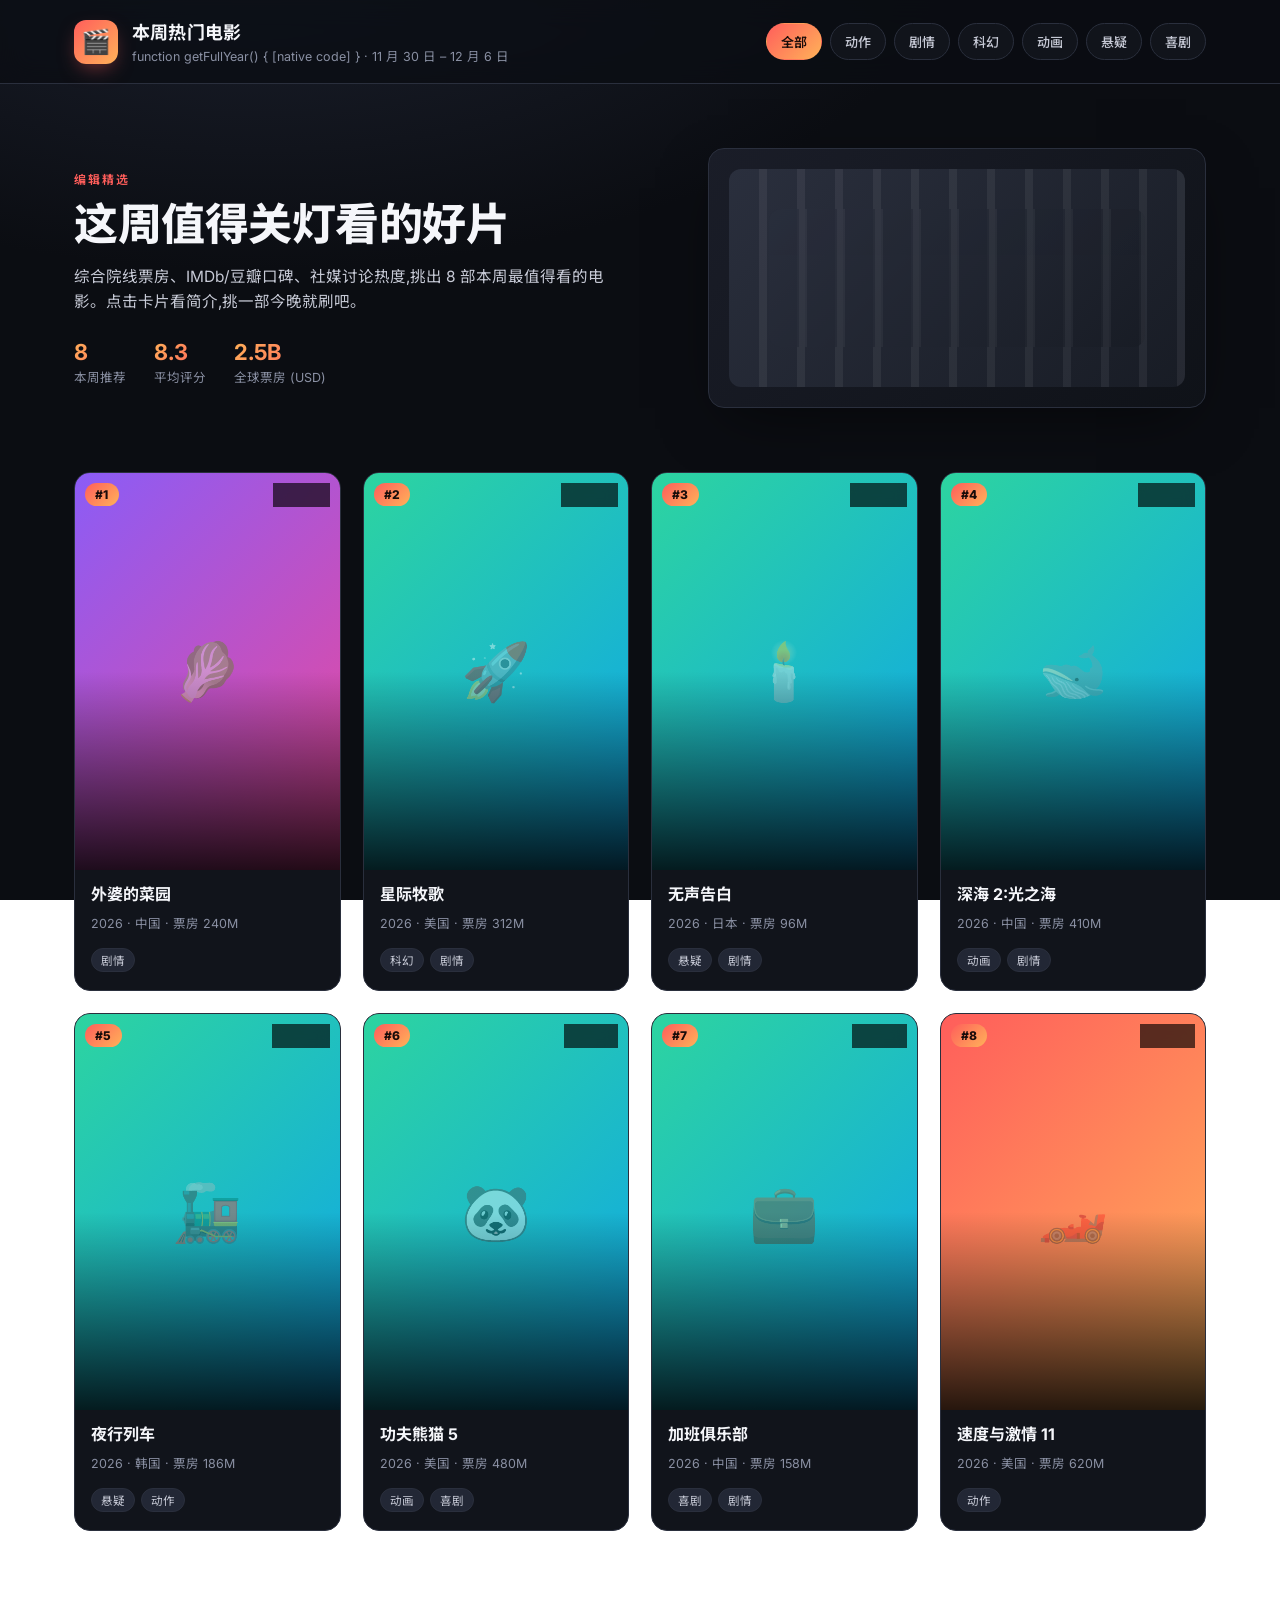
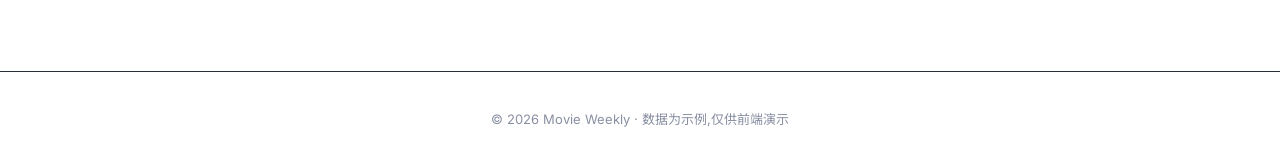
==== index.html @ 87366bb1 "feat: 本周热门电影推荐站(静态页 + 类型筛选 + 详情弹窗)" ====
<!DOCTYPE html>
<html lang="zh-CN">
<head>
  <meta charset="UTF-8" />
  <meta name="viewport" content="width=device-width, initial-scale=1.0" />
  <title>本周热门电影推荐 · Movie Weekly</title>
  <meta name="description" content="每周更新,精选全球热门电影,附带评分、简介与观影指南。" />
  <link rel="preconnect" href="https://fonts.googleapis.com" />
  <link rel="preconnect" href="https://fonts.gstatic.com" crossorigin />
  <link href="https://fonts.googleapis.com/css2?family=Inter:wght@400;500;600;700;800&family=Noto+Sans+SC:wght@400;500;700&display=swap" rel="stylesheet" />
  <link rel="stylesheet" href="styles.css" />
</head>
<body>
  <header class="site-header">
    <div class="container header-inner">
      <div class="brand">
        <span class="brand-mark">🎬</span>
        <div>
          <h1 class="brand-title">本周热门电影</h1>
          <p class="brand-sub" id="weekLabel">Loading week…</p>
        </div>
      </div>
      <nav class="filters" id="genreFilters" aria-label="类型筛选">
        <button class="chip is-active" data-genre="all">全部</button>
        <button class="chip" data-genre="动作">动作</button>
        <button class="chip" data-genre="剧情">剧情</button>
        <button class="chip" data-genre="科幻">科幻</button>
        <button class="chip" data-genre="动画">动画</button>
        <button class="chip" data-genre="悬疑">悬疑</button>
        <button class="chip" data-genre="喜剧">喜剧</button>
      </nav>
    </div>
  </header>

  <main class="container">
    <section class="hero">
      <div class="hero-text">
        <p class="kicker">编辑精选</p>
        <h2>这周值得关灯看的好片</h2>
        <p class="hero-desc">综合院线票房、IMDb/豆瓣口碑、社媒讨论热度,挑出 8 部本周最值得看的电影。点击卡片看简介,挑一部今晚就刷吧。</p>
        <div class="hero-stats">
          <div><strong id="movieCount">0</strong><span>本周推荐</span></div>
          <div><strong>4.6</strong><span>平均评分</span></div>
          <div><strong>2.1B</strong><span>全球票房 (USD)</span></div>
        </div>
      </div>
      <div class="hero-art" aria-hidden="true">
        <div class="film-strip"></div>
        <div class="film-strip delay"></div>
      </div>
    </section>

    <section class="grid" id="movieGrid" aria-live="polite"></section>
  </main>

  <footer class="site-footer">
    <div class="container">
      <p>© <span id="year"></span> Movie Weekly · 数据为示例,仅供前端演示</p>
    </div>
  </footer>

  <div class="modal" id="modal" role="dialog" aria-modal="true" aria-hidden="true">
    <div class="modal-backdrop" data-close="true"></div>
    <article class="modal-card">
      <button class="modal-close" data-close="true" aria-label="关闭">×</button>
      <div class="modal-poster" id="modalPoster"></div>
      <div class="modal-body">
        <h3 id="modalTitle">—</h3>
        <p class="modal-meta" id="modalMeta">—</p>
        <p class="modal-desc" id="modalDesc">—</p>
        <div class="modal-tags" id="modalTags"></div>
      </div>
    </article>
  </div>

  <script src="script.js"></script>
</body>
</html>
---- styles.css ----
:root {
  --bg-0: #0b0d12;
  --bg-1: #11141b;
  --bg-2: #181c25;
  --bg-3: #222735;
  --line: #2a2f3d;
  --text-0: #f5f6fa;
  --text-1: #c7cad6;
  --text-2: #8a90a3;
  --accent: #ff5e5b;
  --accent-2: #ffb259;
  --good: #2dd4a0;
  --warn: #facc15;
  --shadow: 0 20px 60px -20px rgba(0, 0, 0, 0.6);
  --radius: 16px;
  --radius-sm: 10px;
  --font: 'Inter', 'Noto Sans SC', system-ui, -apple-system, 'Segoe UI', sans-serif;
}

* { box-sizing: border-box; }

html, body {
  margin: 0;
  padding: 0;
  background: radial-gradient(1200px 600px at 20% -10%, #1d2230 0%, var(--bg-0) 60%) fixed;
  color: var(--text-0);
  font-family: var(--font);
  -webkit-font-smoothing: antialiased;
  text-rendering: optimizeLegibility;
  min-height: 100vh;
}

.container {
  max-width: 1180px;
  margin: 0 auto;
  padding: 0 24px;
}

a { color: inherit; text-decoration: none; }

/* ============ Header ============ */
.site-header {
  position: sticky;
  top: 0;
  z-index: 30;
  background: rgba(11, 13, 18, 0.78);
  backdrop-filter: saturate(140%) blur(14px);
  -webkit-backdrop-filter: saturate(140%) blur(14px);
  border-bottom: 1px solid var(--line);
}

.header-inner {
  display: flex;
  align-items: center;
  justify-content: space-between;
  gap: 24px;
  padding: 18px 24px;
  flex-wrap: wrap;
}

.brand {
  display: flex;
  align-items: center;
  gap: 14px;
}

.brand-mark {
  width: 44px;
  height: 44px;
  display: grid;
  place-items: center;
  font-size: 24px;
  background: linear-gradient(135deg, var(--accent) 0%, var(--accent-2) 100%);
  border-radius: 12px;
  box-shadow: 0 8px 20px -6px rgba(255, 94, 91, 0.5);
}

.brand-title {
  margin: 0;
  font-size: 18px;
  font-weight: 700;
  letter-spacing: 0.2px;
}

.brand-sub {
  margin: 2px 0 0;
  color: var(--text-2);
  font-size: 12.5px;
}

/* ============ Filters ============ */
.filters {
  display: flex;
  gap: 8px;
  flex-wrap: wrap;
}

.chip {
  border: 1px solid var(--line);
  background: var(--bg-1);
  color: var(--text-1);
  padding: 8px 14px;
  border-radius: 999px;
  font-size: 13px;
  font-weight: 500;
  cursor: pointer;
  transition: all 0.15s ease;
  font-family: inherit;
}

.chip:hover {
  border-color: var(--accent);
  color: var(--text-0);
}

.chip.is-active {
  background: linear-gradient(135deg, var(--accent) 0%, var(--accent-2) 100%);
  color: #1a0c0a;
  border-color: transparent;
  font-weight: 600;
}

/* ============ Hero ============ */
.hero {
  display: grid;
  grid-template-columns: 1.2fr 1fr;
  gap: 36px;
  align-items: center;
  padding: 64px 0 40px;
}

.kicker {
  color: var(--accent);
  text-transform: uppercase;
  letter-spacing: 2px;
  font-size: 12px;
  font-weight: 600;
  margin: 0 0 12px;
}

.hero h2 {
  margin: 0 0 14px;
  font-size: clamp(28px, 4vw, 44px);
  line-height: 1.15;
  font-weight: 800;
  letter-spacing: -0.5px;
}

.hero-desc {
  margin: 0 0 24px;
  color: var(--text-1);
  font-size: 15.5px;
  line-height: 1.65;
  max-width: 56ch;
}

.hero-stats {
  display: flex;
  gap: 28px;
  flex-wrap: wrap;
}

.hero-stats > div {
  display: flex;
  flex-direction: column;
  gap: 2px;
}

.hero-stats strong {
  font-size: 22px;
  font-weight: 700;
  background: linear-gradient(135deg, var(--accent-2), var(--accent));
  -webkit-background-clip: text;
  background-clip: text;
  color: transparent;
}

.hero-stats span {
  color: var(--text-2);
  font-size: 12.5px;
}

.hero-art {
  position: relative;
  height: 260px;
  border-radius: var(--radius);
  background: linear-gradient(135deg, #1a1d28 0%, #0f1218 100%);
  border: 1px solid var(--line);
  overflow: hidden;
  box-shadow: var(--shadow);
}

.film-strip {
  position: absolute;
  inset: 20px;
  background:
    repeating-linear-gradient(
      to right,
      transparent 0 30px,
      rgba(255, 255, 255, 0.06) 30px 38px
    ),
    linear-gradient(135deg, #2a2f3d 0%, #181c25 100%);
  border-radius: 12px;
  animation: slide 14s linear infinite;
}

.film-strip.delay {
  inset: 60px;
  animation-direction: reverse;
  animation-duration: 20s;
  opacity: 0.7;
}

@keyframes slide {
  from { background-position: 0 0, 0 0; }
  to   { background-position: 600px 0, 0 0; }
}

/* ============ Grid ============ */
.grid {
  display: grid;
  grid-template-columns: repeat(auto-fill, minmax(240px, 1fr));
  gap: 22px;
  padding: 24px 0 80px;
}

.card {
  background: var(--bg-1);
  border: 1px solid var(--line);
  border-radius: var(--radius);
  overflow: hidden;
  cursor: pointer;
  transition: transform 0.18s ease, border-color 0.18s ease, box-shadow 0.18s ease;
  display: flex;
  flex-direction: column;
}

.card:hover {
  transform: translateY(-4px);
  border-color: var(--accent);
  box-shadow: 0 20px 50px -20px rgba(255, 94, 91, 0.35);
}

.poster {
  aspect-ratio: 2 / 3;
  position: relative;
  display: grid;
  place-items: center;
  font-size: 56px;
  color: rgba(255, 255, 255, 0.4);
  overflow: hidden;
}

.poster::after {
  content: '';
  position: absolute;
  inset: 0;
  background: linear-gradient(180deg, transparent 50%, rgba(0, 0, 0, 0.85) 100%);
  pointer-events: none;
}

.poster .rating-badge {
  position: absolute;
  top: 10px;
  right: 10px;
  background: rgba(0, 0, 0, 0.65);
  backdrop-filter: blur(6px);
  color: var(--accent-2);
  font-weight: 700;
  font-size: 13px;
  padding: 4px 10px;
  border-radius: 999px;
  display: flex;
  align-items: center;
  gap: 4px;
  z-index: 2;
}

.poster .rank-badge {
  position: absolute;
  top: 10px;
  left: 10px;
  background: linear-gradient(135deg, var(--accent) 0%, var(--accent-2) 100%);
  color: #1a0c0a;
  font-weight: 800;
  font-size: 12px;
  padding: 4px 10px;
  border-radius: 999px;
  z-index: 2;
  letter-spacing: 0.3px;
}

.body {
  padding: 14px 16px 18px;
  display: flex;
  flex-direction: column;
  gap: 8px;
  flex: 1;
}

.title {
  margin: 0;
  font-size: 16px;
  font-weight: 700;
  line-height: 1.3;
}

.meta {
  margin: 0;
  color: var(--text-2);
  font-size: 12.5px;
}

.tags {
  display: flex;
  flex-wrap: wrap;
  gap: 6px;
  margin-top: auto;
  padding-top: 8px;
}

.tag {
  font-size: 11.5px;
  color: var(--text-1);
  background: var(--bg-3);
  padding: 3px 9px;
  border-radius: 999px;
  border: 1px solid var(--line);
}

.empty {
  grid-column: 1 / -1;
  text-align: center;
  padding: 60px 20px;
  color: var(--text-2);
  font-size: 14px;
}

/* ============ Footer ============ */
.site-footer {
  border-top: 1px solid var(--line);
  padding: 24px 0;
  margin-top: 60px;
  color: var(--text-2);
  font-size: 13px;
  text-align: center;
}

/* ============ Modal ============ */
.modal {
  position: fixed;
  inset: 0;
  z-index: 50;
  display: none;
  align-items: center;
  justify-content: center;
  padding: 24px;
}

.modal.is-open {
  display: flex;
  animation: fadeIn 0.18s ease;
}

@keyframes fadeIn {
  from { opacity: 0; }
  to { opacity: 1; }
}

.modal-backdrop {
  position: absolute;
  inset: 0;
  background: rgba(5, 6, 10, 0.75);
  backdrop-filter: blur(8px);
}

.modal-card {
  position: relative;
  background: var(--bg-1);
  border: 1px solid var(--line);
  border-radius: var(--radius);
  max-width: 520px;
  width: 100%;
  max-height: 90vh;
  overflow: auto;
  display: flex;
  flex-direction: column;
  box-shadow: var(--shadow);
  animation: pop 0.2s ease;
}

@keyframes pop {
  from { transform: scale(0.96); opacity: 0; }
  to { transform: scale(1); opacity: 1; }
}

.modal-close {
  position: absolute;
  top: 12px;
  right: 12px;
  width: 32px;
  height: 32px;
  border-radius: 50%;
  background: rgba(0, 0, 0, 0.5);
  color: var(--text-0);
  border: 1px solid var(--line);
  cursor: pointer;
  font-size: 20px;
  line-height: 1;
  z-index: 2;
  font-family: inherit;
}

.modal-close:hover { background: var(--accent); }

.modal-poster {
  aspect-ratio: 16 / 9;
  display: grid;
  place-items: center;
  font-size: 80px;
  color: rgba(255, 255, 255, 0.45);
  background-size: cover;
  background-position: center;
}

.modal-body {
  padding: 22px 24px 26px;
}

.modal-body h3 {
  margin: 0 0 6px;
  font-size: 22px;
  font-weight: 700;
}

.modal-meta {
  margin: 0 0 14px;
  color: var(--text-2);
  font-size: 13px;
}

.modal-desc {
  margin: 0 0 16px;
  color: var(--text-1);
  font-size: 14.5px;
  line-height: 1.7;
}

.modal-tags {
  display: flex;
  flex-wrap: wrap;
  gap: 6px;
}

/* ============ Responsive ============ */
@media (max-width: 720px) {
  .hero { grid-template-columns: 1fr; padding: 36px 0 24px; }
  .hero-art { display: none; }
  .header-inner { padding: 14px 16px; }
  .grid { grid-template-columns: repeat(auto-fill, minmax(160px, 1fr)); gap: 14px; }
  .title { font-size: 14.5px; }
  .poster { font-size: 44px; }
}
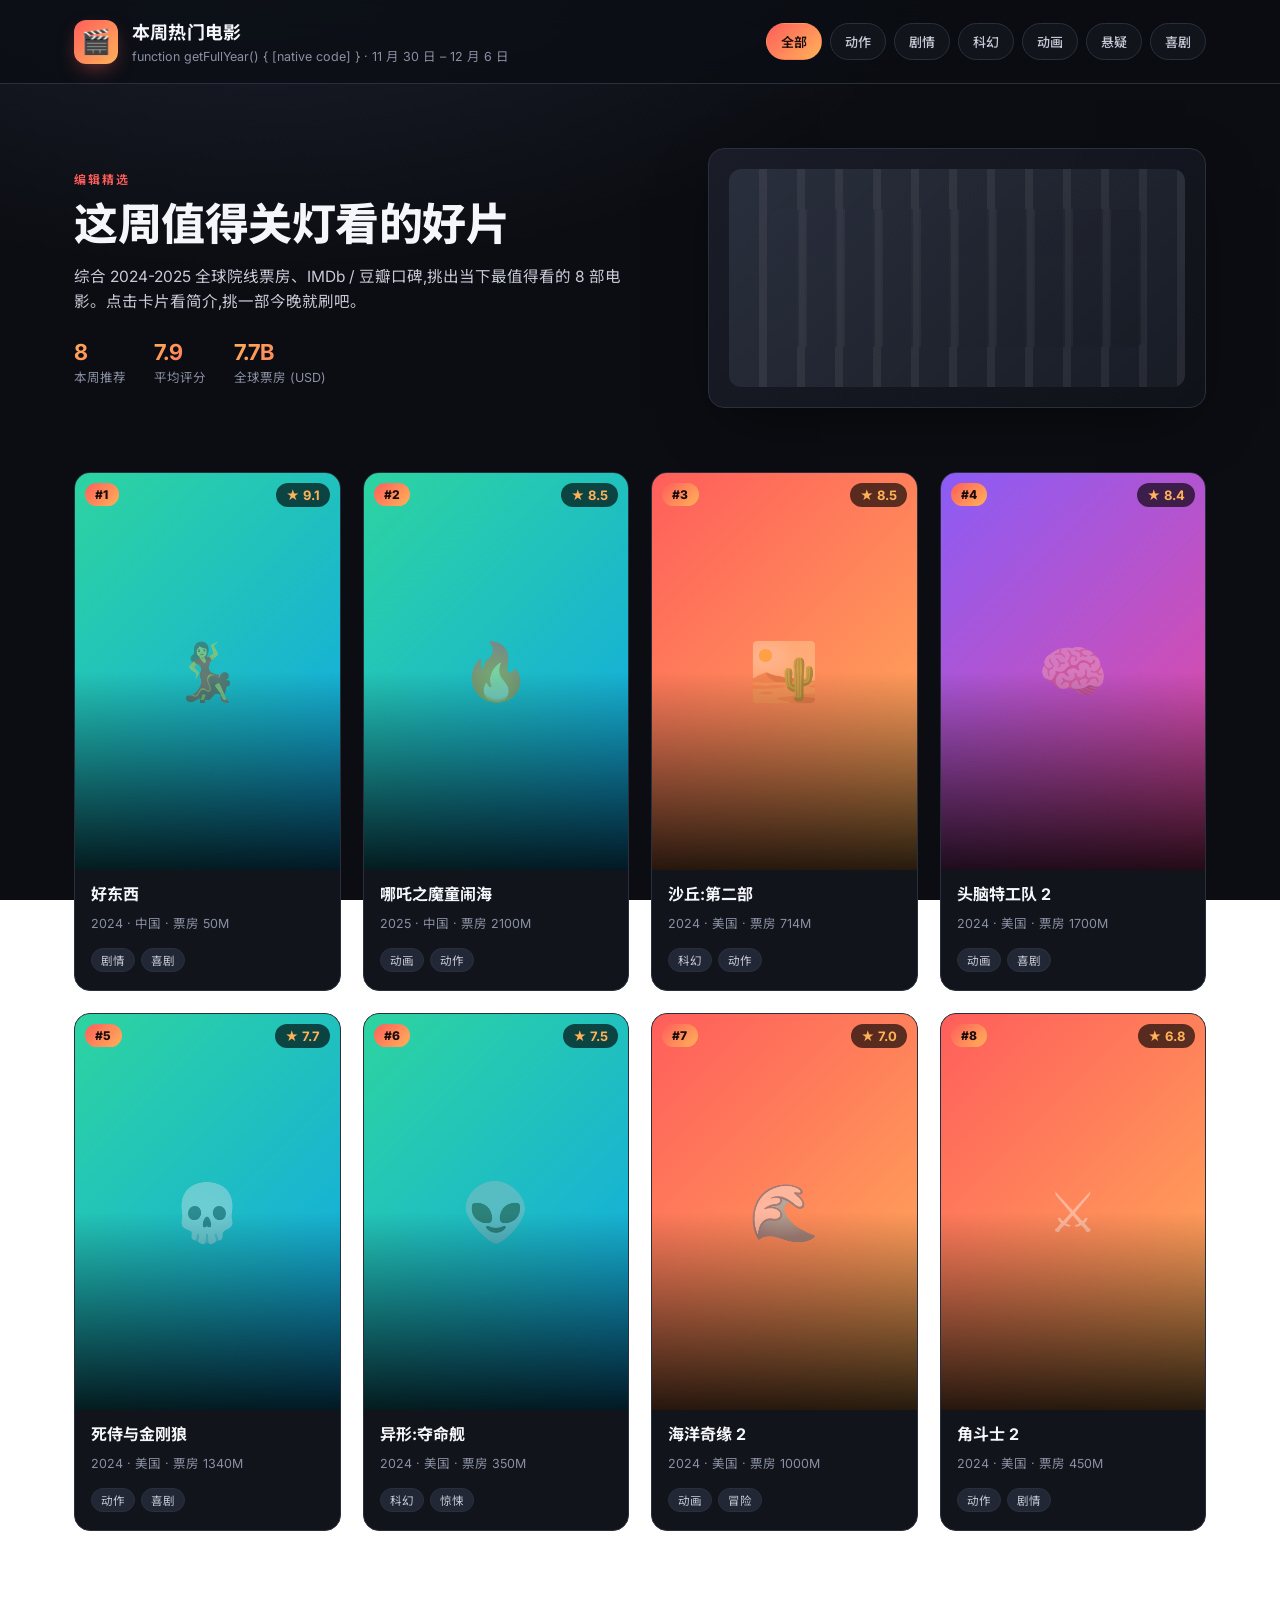
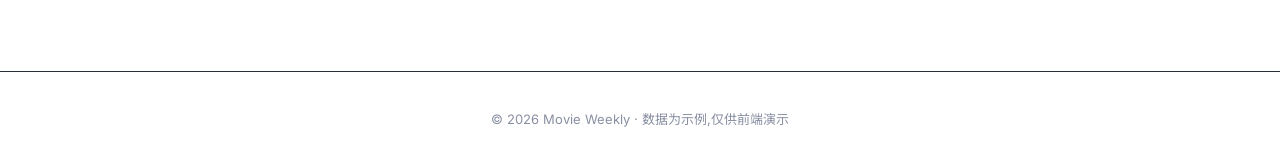
==== commit 2ac5901a: "feat: 换真实电影数据(2024-2025 票房与评分),去掉示例文案" ====
--- a/index.html
+++ b/index.html
@@ -37,7 +37,7 @@
       <div class="hero-text">
         <p class="kicker">编辑精选</p>
         <h2>这周值得关灯看的好片</h2>
-        <p class="hero-desc">综合院线票房、IMDb/豆瓣口碑、社媒讨论热度,挑出 8 部本周最值得看的电影。点击卡片看简介,挑一部今晚就刷吧。</p>
+        <p class="hero-desc">综合 2024-2025 全球院线票房、IMDb / 豆瓣口碑,挑出当下最值得看的 8 部电影。点击卡片看简介,挑一部今晚就刷吧。</p>
         <div class="hero-stats">
           <div><strong id="movieCount">0</strong><span>本周推荐</span></div>
           <div><strong>4.6</strong><span>平均评分</span></div>
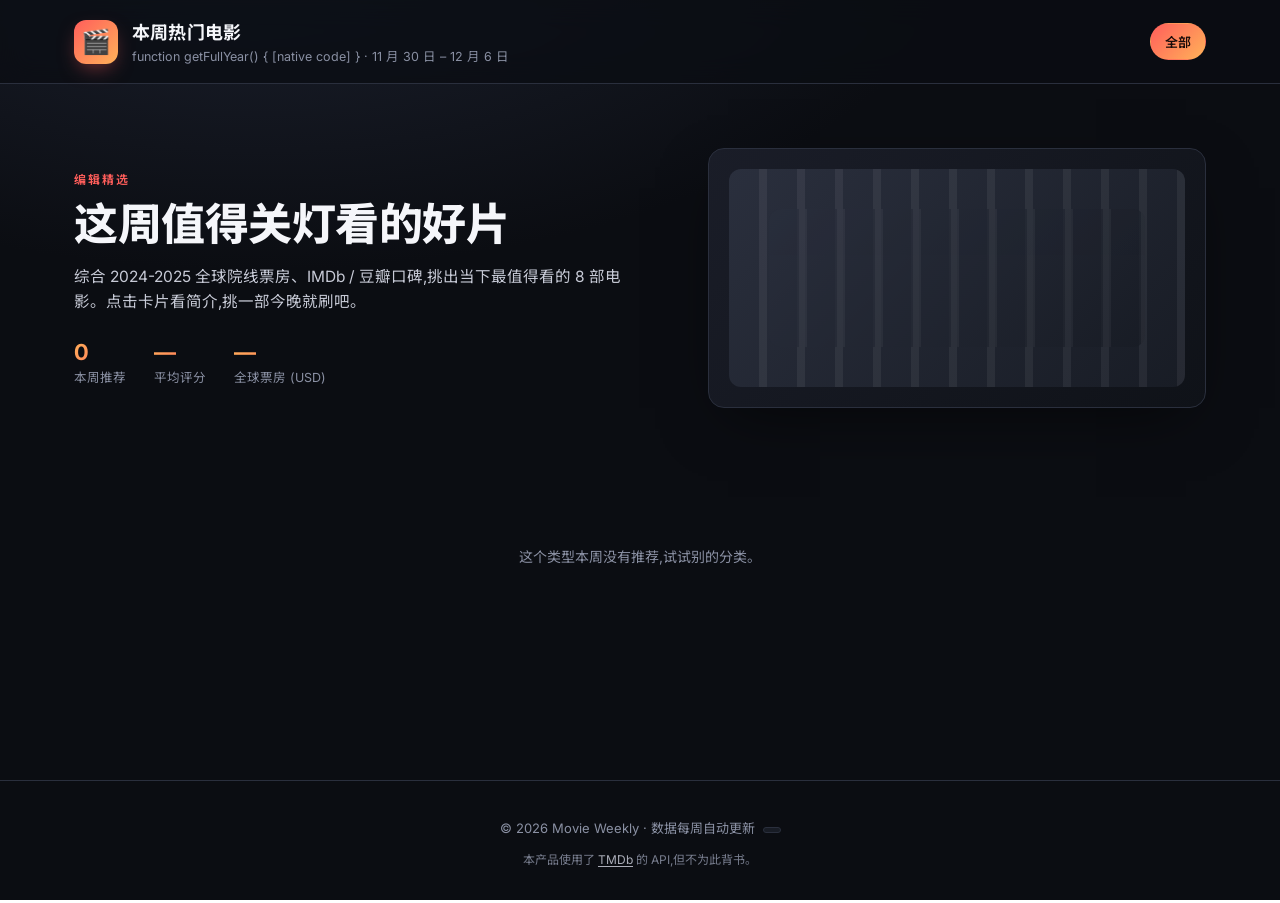
==== commit 999301f4: "feat: 接 TMDb trending API,GitHub Actions 周一自动刷新,前端读 JSON" ====
--- a/index.html
+++ b/index.html
@@ -55,7 +55,8 @@
 
   <footer class="site-footer">
     <div class="container">
-      <p>© <span id="year"></span> Movie Weekly · 数据为示例,仅供前端演示</p>
+      <p>© <span id="year"></span> Movie Weekly · 数据每周自动更新<span id="dataStamp"></span></p>
+      <p class="attribution">本产品使用了 <a href="https://www.themoviedb.org/" target="_blank" rel="noopener">TMDb</a> 的 API,但不为此背书。</p>
     </div>
   </footer>
 
--- a/styles.css
+++ b/styles.css
@@ -259,6 +259,24 @@
   pointer-events: none;
 }
 
+.poster-img {
+  position: absolute;
+  inset: 0;
+  background-size: cover;
+  background-position: center top;
+  background-repeat: no-repeat;
+  background-color: var(--bg-3);
+}
+
+.poster-fallback {
+  position: absolute;
+  inset: 0;
+  display: grid;
+  place-items: center;
+  background-size: cover;
+  background-position: center;
+}
+
 .poster .rating-badge {
   position: absolute;
   top: 10px;
@@ -346,6 +364,30 @@
   text-align: center;
 }
 
+.site-footer .attribution {
+  margin-top: 6px;
+  font-size: 12px;
+  color: var(--text-2);
+  opacity: 0.85;
+}
+
+.site-footer .attribution a {
+  color: var(--text-1);
+  text-decoration: underline;
+  text-underline-offset: 2px;
+}
+
+#dataStamp {
+  display: inline-block;
+  margin-left: 8px;
+  padding: 2px 8px;
+  border-radius: 999px;
+  background: var(--bg-2);
+  border: 1px solid var(--line);
+  font-size: 11.5px;
+  color: var(--text-1);
+}
+
 /* ============ Modal ============ */
 .modal {
   position: fixed;
@@ -421,6 +463,17 @@
   color: rgba(255, 255, 255, 0.45);
   background-size: cover;
   background-position: center;
+  position: relative;
+  overflow: hidden;
+}
+
+.modal-poster-img {
+  position: absolute;
+  inset: 0;
+  background-size: cover;
+  background-position: center;
+  display: grid;
+  place-items: center;
 }
 
 .modal-body {
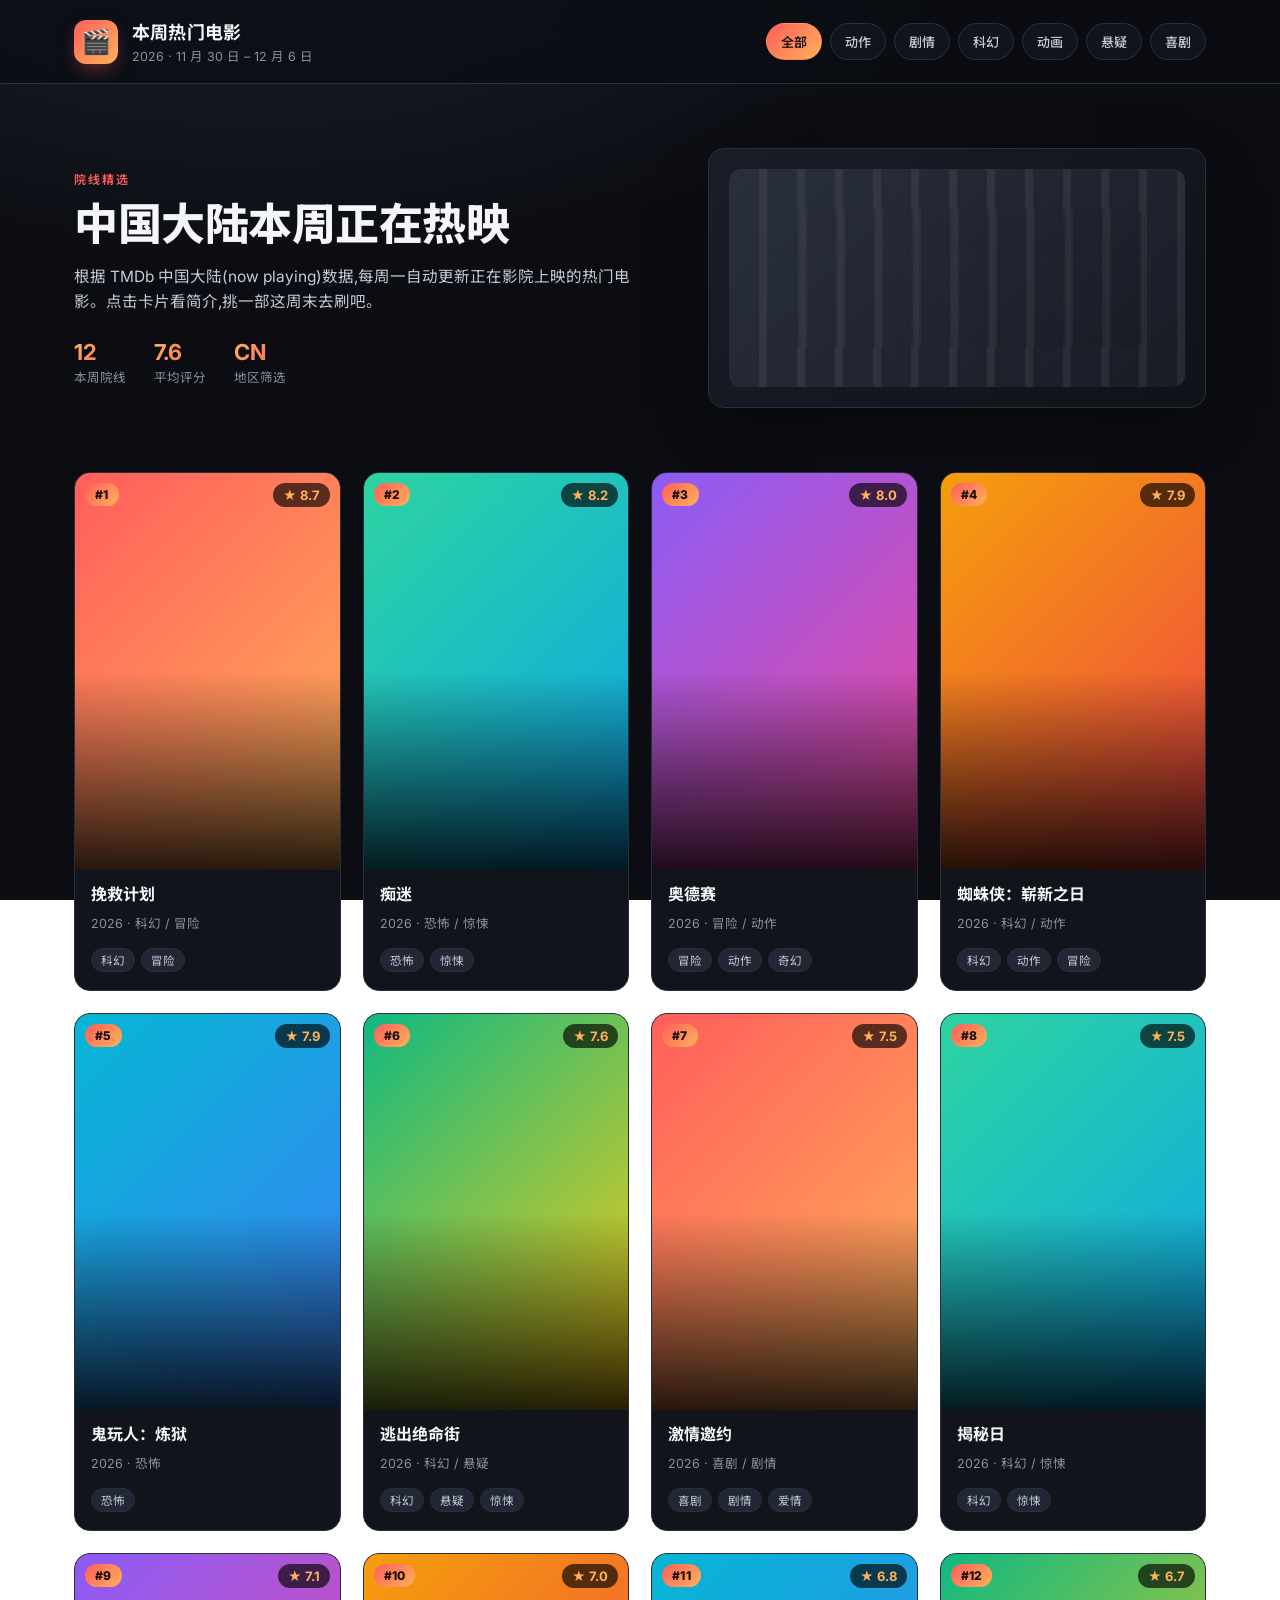
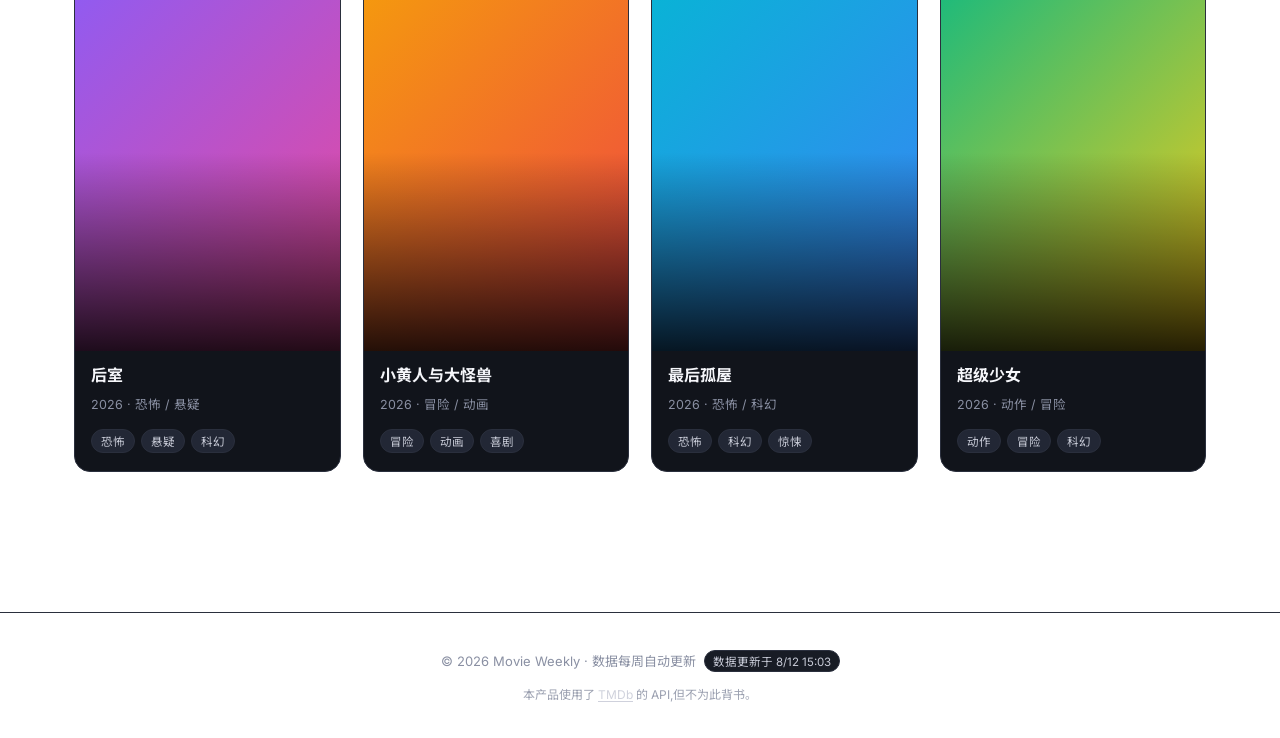
==== commit fcdc216f: "feat: 数据源切到 TMDb movie/now_playing?region=CN(中国大陆院线),修海报容器丢失" ====
--- a/index.html
+++ b/index.html
@@ -35,13 +35,13 @@
   <main class="container">
     <section class="hero">
       <div class="hero-text">
-        <p class="kicker">编辑精选</p>
-        <h2>这周值得关灯看的好片</h2>
-        <p class="hero-desc">综合 2024-2025 全球院线票房、IMDb / 豆瓣口碑,挑出当下最值得看的 8 部电影。点击卡片看简介,挑一部今晚就刷吧。</p>
+        <p class="kicker">院线精选</p>
+        <h2>中国大陆本周正在热映</h2>
+        <p class="hero-desc">根据 TMDb 中国大陆(now playing)数据,每周一自动更新正在影院上映的热门电影。点击卡片看简介,挑一部这周末去刷吧。</p>
         <div class="hero-stats">
-          <div><strong id="movieCount">0</strong><span>本周推荐</span></div>
+          <div><strong id="movieCount">0</strong><span>本周院线</span></div>
           <div><strong>4.6</strong><span>平均评分</span></div>
-          <div><strong>2.1B</strong><span>全球票房 (USD)</span></div>
+          <div><strong>CN</strong><span>地区筛选</span></div>
         </div>
       </div>
       <div class="hero-art" aria-hidden="true">
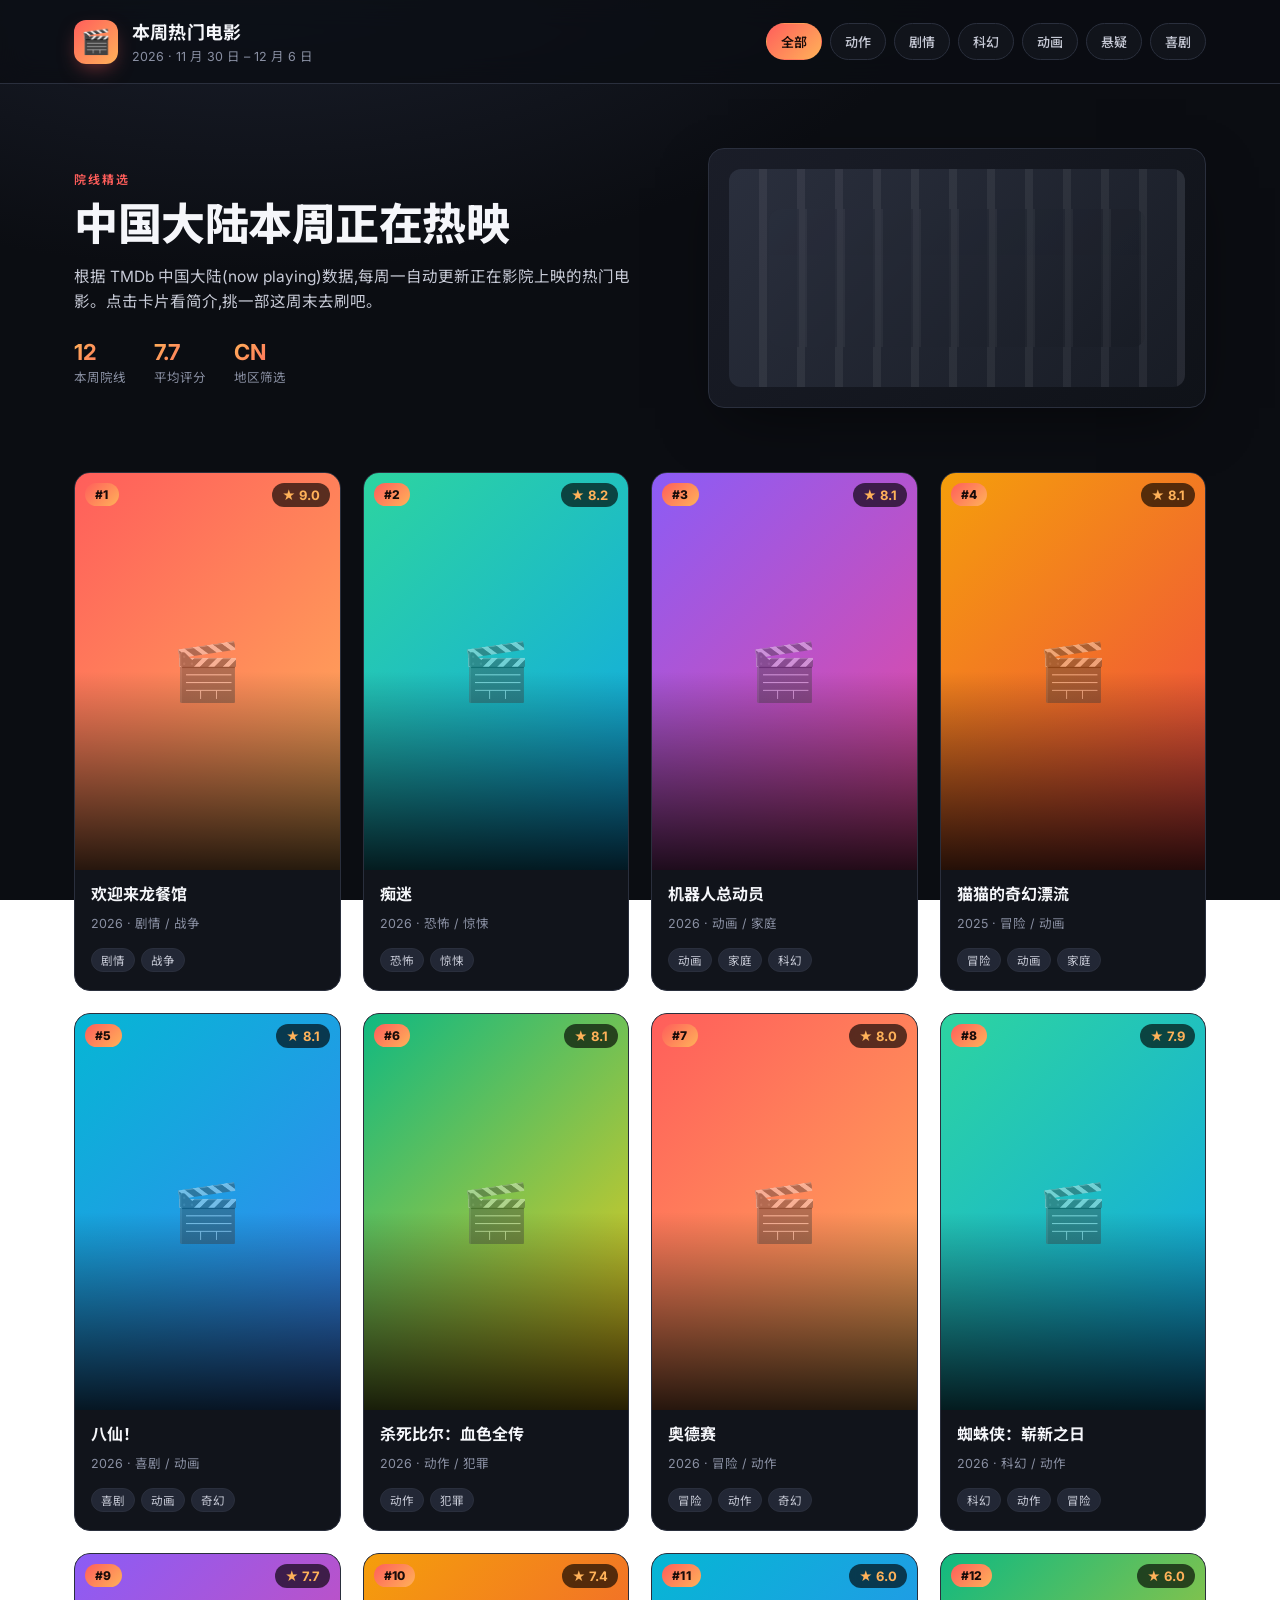
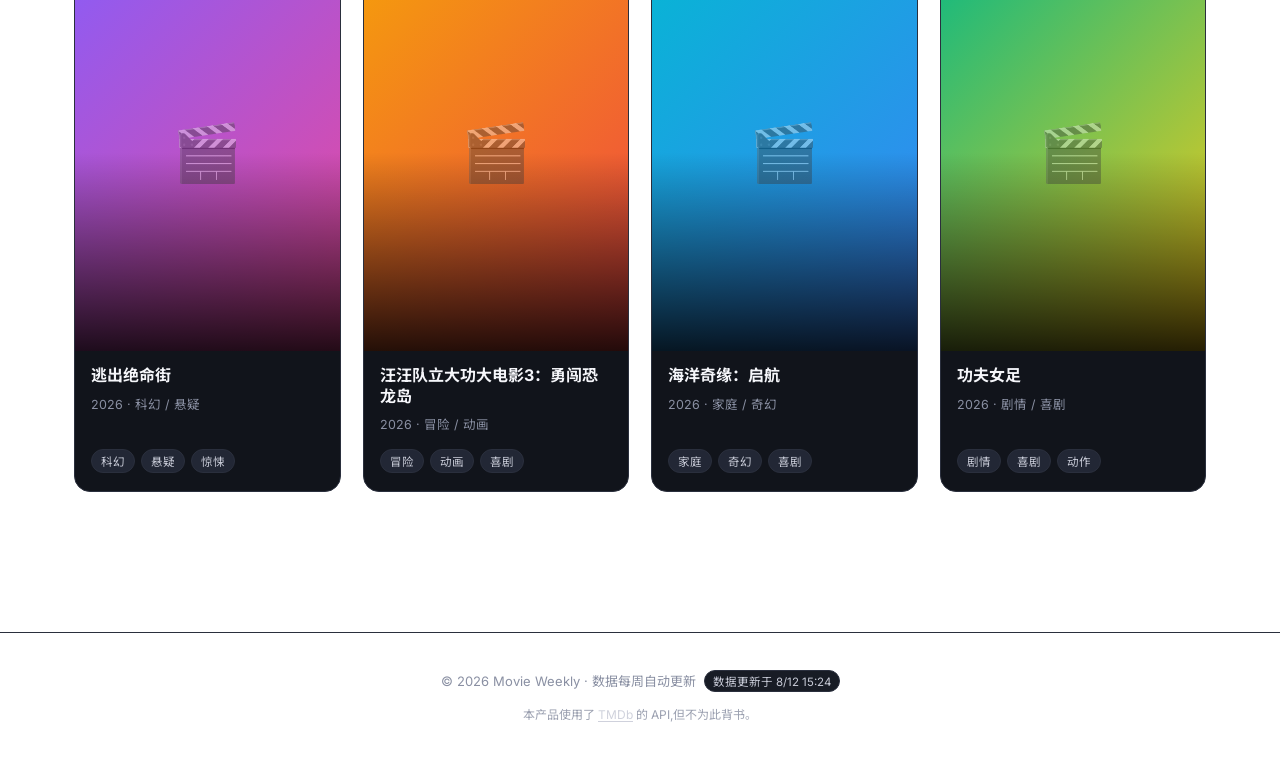
==== commit 25e260e5: "feat(modal): 详情页全面丰富 - 背景图、评分圆环、导演/演员、预告片、链接 - workflow: 每部电影并发拉 /movie/{id} + /credits + /videos 拿详" ====
--- a/index.html
+++ b/index.html
@@ -62,16 +62,7 @@
 
   <div class="modal" id="modal" role="dialog" aria-modal="true" aria-hidden="true">
     <div class="modal-backdrop" data-close="true"></div>
-    <article class="modal-card">
-      <button class="modal-close" data-close="true" aria-label="关闭">×</button>
-      <div class="modal-poster" id="modalPoster"></div>
-      <div class="modal-body">
-        <h3 id="modalTitle">—</h3>
-        <p class="modal-meta" id="modalMeta">—</p>
-        <p class="modal-desc" id="modalDesc">—</p>
-        <div class="modal-tags" id="modalTags"></div>
-      </div>
-    </article>
+    <article class="modal-card"></article>
   </div>
 
   <script src="script.js"></script>
--- a/styles.css
+++ b/styles.css
@@ -262,10 +262,12 @@
 .poster-img {
   position: absolute;
   inset: 0;
-  background-size: cover;
-  background-position: center top;
-  background-repeat: no-repeat;
+  width: 100%;
+  height: 100%;
+  object-fit: cover;
+  object-position: center top;
   background-color: var(--bg-3);
+  display: block;
 }
 
 .poster-fallback {
@@ -421,7 +423,7 @@
   background: var(--bg-1);
   border: 1px solid var(--line);
   border-radius: var(--radius);
-  max-width: 520px;
+  max-width: 640px;
   width: 100%;
   max-height: 90vh;
   overflow: auto;
@@ -436,73 +438,375 @@
   to { transform: scale(1); opacity: 1; }
 }
 
+/* ----- Hero 区域:背景图 + 海报 + 标题 ----- */
+.modal-hero {
+  position: relative;
+  min-height: 220px;
+  background: linear-gradient(135deg, #1a1d28 0%, #0f1218 100%);
+  overflow: hidden;
+}
+
+.modal-backdrop-slot {
+  position: absolute;
+  inset: 0;
+}
+
+.modal-backdrop-img {
+  width: 100%;
+  height: 100%;
+  object-fit: cover;
+  object-position: center;
+  filter: blur(2px) saturate(110%);
+  transform: scale(1.05);
+  display: block;
+}
+
+.modal-backdrop-fallback {
+  width: 100%;
+  height: 100%;
+  background:
+    radial-gradient(circle at 30% 30%, rgba(255, 94, 91, 0.18), transparent 50%),
+    radial-gradient(circle at 70% 70%, rgba(139, 92, 246, 0.18), transparent 50%);
+}
+
+.modal-hero-overlay {
+  position: absolute;
+  inset: 0;
+  background:
+    linear-gradient(180deg, rgba(11, 13, 18, 0.2) 0%, rgba(11, 13, 18, 0.85) 70%, var(--bg-1) 100%),
+    linear-gradient(90deg, rgba(11, 13, 18, 0.6) 0%, transparent 60%);
+}
+
 .modal-close {
   position: absolute;
   top: 12px;
   right: 12px;
-  width: 32px;
-  height: 32px;
+  width: 36px;
+  height: 36px;
   border-radius: 50%;
-  background: rgba(0, 0, 0, 0.5);
+  background: rgba(0, 0, 0, 0.55);
   color: var(--text-0);
-  border: 1px solid var(--line);
+  border: 1px solid rgba(255, 255, 255, 0.18);
   cursor: pointer;
-  font-size: 20px;
+  font-size: 22px;
   line-height: 1;
+  z-index: 3;
+  font-family: inherit;
+  backdrop-filter: blur(6px);
+}
+
+.modal-close:hover { background: var(--accent); border-color: transparent; }
+
+.modal-hero-content {
+  position: relative;
   z-index: 2;
-  font-family: inherit;
-}
-
-.modal-close:hover { background: var(--accent); }
-
-.modal-poster {
-  aspect-ratio: 16 / 9;
-  display: grid;
-  place-items: center;
-  font-size: 80px;
-  color: rgba(255, 255, 255, 0.45);
-  background-size: cover;
-  background-position: center;
-  position: relative;
+  display: grid;
+  grid-template-columns: 110px 1fr;
+  gap: 18px;
+  padding: 80px 22px 22px;
+  align-items: end;
+}
+
+.modal-poster-slot {
+  width: 110px;
+  aspect-ratio: 2 / 3;
+  border-radius: 10px;
   overflow: hidden;
+  box-shadow: 0 12px 30px -10px rgba(0, 0, 0, 0.7);
+  background: var(--bg-3);
 }
 
 .modal-poster-img {
-  position: absolute;
-  inset: 0;
-  background-size: cover;
-  background-position: center;
-  display: grid;
-  place-items: center;
-}
-
+  width: 100%;
+  height: 100%;
+  object-fit: cover;
+  object-position: center top;
+  display: block;
+}
+
+.modal-hero-text { min-width: 0; }
+
+.modal-hero-text h2 {
+  margin: 0 0 6px;
+  font-size: 24px;
+  font-weight: 800;
+  line-height: 1.2;
+  letter-spacing: -0.2px;
+  text-shadow: 0 2px 8px rgba(0, 0, 0, 0.5);
+}
+
+.modal-original {
+  margin: 0 0 12px;
+  color: var(--text-2);
+  font-size: 13px;
+  font-style: italic;
+}
+
+.modal-pills {
+  display: flex;
+  flex-wrap: wrap;
+  gap: 6px;
+}
+
+.pill {
+  font-size: 11.5px;
+  color: var(--text-0);
+  background: rgba(255, 255, 255, 0.12);
+  border: 1px solid rgba(255, 255, 255, 0.16);
+  padding: 3px 10px;
+  border-radius: 999px;
+  backdrop-filter: blur(4px);
+}
+
+/* ----- Body 内容区 ----- */
 .modal-body {
   padding: 22px 24px 26px;
-}
-
-.modal-body h3 {
-  margin: 0 0 6px;
+  display: flex;
+  flex-direction: column;
+  gap: 22px;
+}
+
+.modal-section h4 {
+  margin: 0 0 10px;
+  font-size: 13px;
+  font-weight: 600;
+  color: var(--text-2);
+  text-transform: uppercase;
+  letter-spacing: 1.5px;
+}
+
+.modal-section h4::before {
+  content: '';
+  display: inline-block;
+  width: 3px;
+  height: 12px;
+  background: linear-gradient(180deg, var(--accent), var(--accent-2));
+  border-radius: 2px;
+  margin-right: 8px;
+  vertical-align: -1px;
+}
+
+/* 评分圆环 + tagline */
+.modal-score-row {
+  display: flex;
+  align-items: center;
+  gap: 18px;
+}
+
+.score-circle {
+  width: 80px;
+  height: 80px;
+  border-radius: 50%;
+  display: grid;
+  place-items: center;
+  flex-shrink: 0;
+  position: relative;
+}
+
+.score-circle::before {
+  content: '';
+  position: absolute;
+  inset: 6px;
+  border-radius: 50%;
+  background: var(--bg-1);
+}
+
+.score-circle-inner {
+  position: relative;
+  text-align: center;
+  display: flex;
+  flex-direction: column;
+  line-height: 1;
+}
+
+.score-circle-inner strong {
   font-size: 22px;
   font-weight: 700;
-}
-
-.modal-meta {
-  margin: 0 0 14px;
-  color: var(--text-2);
-  font-size: 13px;
-}
-
+  background: linear-gradient(135deg, var(--accent-2), var(--accent));
+  -webkit-background-clip: text;
+  background-clip: text;
+  color: transparent;
+}
+
+.score-circle-inner small {
+  font-size: 10px;
+  color: var(--text-2);
+  margin-top: 2px;
+}
+
+.modal-score-meta {
+  flex: 1;
+  min-width: 0;
+}
+
+.modal-vote {
+  display: block;
+  color: var(--text-2);
+  font-size: 12px;
+  margin-bottom: 6px;
+}
+
+.modal-tagline {
+  margin: 0;
+  color: var(--text-1);
+  font-style: italic;
+  font-size: 14px;
+  line-height: 1.5;
+}
+
+/* 简介 */
 .modal-desc {
-  margin: 0 0 16px;
+  margin: 0;
   color: var(--text-1);
   font-size: 14.5px;
-  line-height: 1.7;
-}
-
-.modal-tags {
-  display: flex;
+  line-height: 1.75;
+}
+
+/* 导演 & 主演 */
+.modal-people {
+  display: grid;
+  grid-template-columns: repeat(auto-fill, minmax(110px, 1fr));
+  gap: 14px;
+}
+
+.person {
+  display: flex;
+  flex-direction: column;
+  align-items: center;
+  text-align: center;
+  gap: 6px;
+}
+
+.person img,
+.person .avatar-fallback {
+  width: 64px;
+  height: 64px;
+  border-radius: 50%;
+  object-fit: cover;
+  background: var(--bg-3);
+  border: 2px solid var(--line);
+}
+
+.person .avatar-fallback {
+  display: grid;
+  place-items: center;
+  font-size: 22px;
+  font-weight: 700;
+  color: var(--text-1);
+  background: linear-gradient(135deg, var(--bg-2), var(--bg-3));
+}
+
+.person-meta {
+  display: flex;
+  flex-direction: column;
+  gap: 1px;
+  min-width: 0;
+}
+
+.person-meta strong {
+  font-size: 12.5px;
+  font-weight: 600;
+  color: var(--text-0);
+  overflow: hidden;
+  text-overflow: ellipsis;
+  white-space: nowrap;
+  max-width: 110px;
+}
+
+.person-meta small {
+  font-size: 11px;
+  color: var(--text-2);
+  overflow: hidden;
+  text-overflow: ellipsis;
+  white-space: nowrap;
+  max-width: 110px;
+}
+
+/* 制作信息 */
+.modal-info {
+  list-style: none;
+  margin: 0;
+  padding: 0;
+  display: flex;
+  flex-direction: column;
+  gap: 4px;
+}
+
+.modal-info li {
+  display: grid;
+  grid-template-columns: 70px 1fr;
+  gap: 12px;
+  padding: 8px 0;
+  border-bottom: 1px solid var(--line);
+  font-size: 13px;
+}
+
+.modal-info li:last-child { border-bottom: none; }
+
+.modal-info li > span:first-child {
+  color: var(--text-2);
+}
+
+.modal-info li > span:last-child {
+  color: var(--text-0);
+  text-align: right;
+}
+
+/* 预告片 */
+.modal-trailer {
+  position: relative;
+  width: 100%;
+  aspect-ratio: 16 / 9;
+  border-radius: 10px;
+  overflow: hidden;
+  background: var(--bg-3);
+}
+
+.modal-trailer iframe {
+  width: 100%;
+  height: 100%;
+  display: block;
+}
+
+/* 跳转按钮 */
+.modal-actions {
+  display: flex;
+  gap: 10px;
   flex-wrap: wrap;
+  padding-top: 4px;
+  border-top: 1px solid var(--line);
+  padding-top: 18px;
+}
+
+.action-btn {
+  display: inline-flex;
+  align-items: center;
   gap: 6px;
+  padding: 10px 18px;
+  border-radius: 999px;
+  background: linear-gradient(135deg, var(--accent) 0%, var(--accent-2) 100%);
+  color: #1a0c0a;
+  font-weight: 600;
+  font-size: 13px;
+  text-decoration: none;
+  transition: transform 0.15s ease, box-shadow 0.15s ease;
+  border: 1px solid transparent;
+}
+
+.action-btn:hover {
+  transform: translateY(-1px);
+  box-shadow: 0 8px 20px -8px rgba(255, 94, 91, 0.6);
+}
+
+.action-btn.ghost {
+  background: transparent;
+  color: var(--text-0);
+  border-color: var(--line);
+}
+
+.action-btn.ghost:hover {
+  border-color: var(--accent);
+  background: rgba(255, 94, 91, 0.08);
 }
 
 /* ============ Responsive ============ */
@@ -513,4 +817,15 @@
   .grid { grid-template-columns: repeat(auto-fill, minmax(160px, 1fr)); gap: 14px; }
   .title { font-size: 14.5px; }
   .poster { font-size: 44px; }
-}
+  .modal { padding: 12px; }
+  .modal-hero-content { grid-template-columns: 84px 1fr; gap: 14px; padding: 60px 16px 16px; }
+  .modal-poster-slot { width: 84px; }
+  .modal-hero-text h2 { font-size: 19px; }
+  .modal-body { padding: 18px 16px 22px; gap: 18px; }
+  .modal-people { grid-template-columns: repeat(auto-fill, minmax(90px, 1fr)); gap: 10px; }
+  .person img, .person .avatar-fallback { width: 54px; height: 54px; }
+  .score-circle { width: 64px; height: 64px; }
+  .score-circle-inner strong { font-size: 18px; }
+  .modal-info li { grid-template-columns: 56px 1fr; font-size: 12.5px; }
+  .action-btn { padding: 9px 14px; font-size: 12.5px; flex: 1; justify-content: center; }
+}
